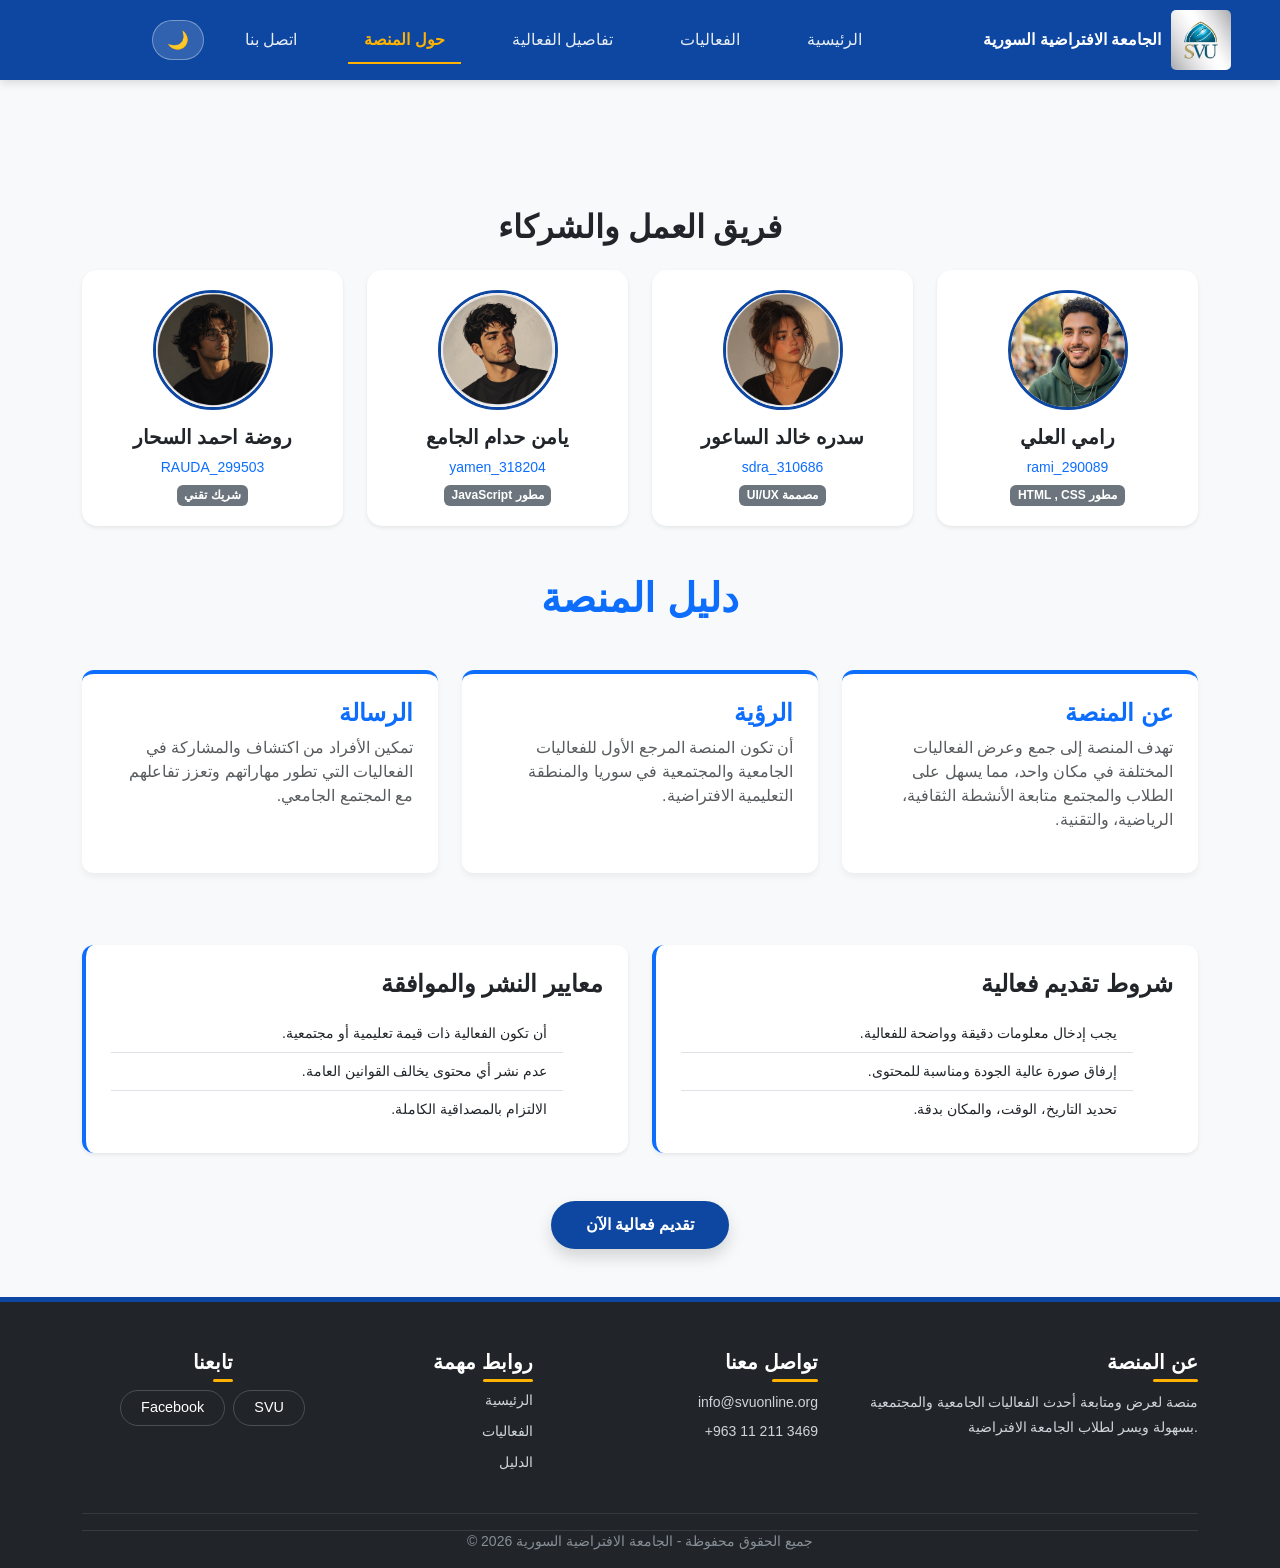
==== about.html @ 6c427500 "Add files via upload" ====
<!DOCTYPE html>
<html lang="ar" dir="rtl">

<head>
    <meta charset="UTF-8">
    <meta name="viewport" content="width=device-width, initial-scale=1.0">
    <title>دليل المنصة - الجامعة الافتراضية السورية</title>

    <!-- Bootstrap -->
    <link href="https://cdn.jsdelivr.net/npm/bootstrap@5.3.3/dist/css/bootstrap.min.css" rel="stylesheet">

    <!-- CSS -->
    <link rel="stylesheet" href="css/style.css">
</head>
<header>

    <body class="bg-light">


        <nav class="navbar navbar-expand-lg">
            <div class="container-fluid px-4">
                <div class="logo d-flex align-items-center">
                    <img src="img/syrianvirtualuniversity_logo.jfif" alt="شعار الجامعة" style="height: 60px;"
                        class="SVU">
                    <span class="ms-2 fw-bold text-white">الجامعة الافتراضية السورية</span>
                </div>

                <div class="nav-links d-flex align-items-center">
                    <a href="index.html" class="nav-link text-white px-3 active">الرئيسية</a>
                    <a href="events.html" class="nav-link text-white px-3">الفعاليات</a>
                    <a href="event.html" class="nav-link text-white px-3">تفاصيل الفعالية</a>
                    <a href="about.html" class="nav-link text-white px-3">حول المنصة</a>
                    <a href="contact.html" class="nav-link text-white px-3">اتصل بنا</a>
                    <div class="theme-switch-wrapper ms-3">
                        <button id="darkModeToggle" class="theme-btn" title="تبديل الإضاءة">
                            <span id="theme-icon">🌙</span>
                        </button>
                    </div>
                </div>
            </div>
        </nav>
</header>
<main>
    <section>
        <div class="guide-page-section mb-5 mt-5">
            <div class="container">
                <h2 class="text-center fw-bold mb-4">فريق العمل والشركاء</h2>
                <div class="row g-4 text-center justify-content-center">
                    <div class="col-md-3 col-sm-6">
                        <div class="guide-page-member shadow-sm">
                            <img src="img/شريك 3.png" alt="رامي العلي "
                                onerror="this.src='https://via.placeholder.com/150?text=User'">
                            <h5 class="fw-bold"> رامي العلي</h5>
                            <p class="small text-primary mb-1">rami_290089</p>
                            <span class="badge bg-secondary">مطور HTML , CSS</span>
                        </div>
                    </div>

                    <div class="col-md-3 col-sm-6">
                        <div class="guide-page-member shadow-sm">
                            <img src="img/شريك 2.png" alt="سدره خالد الساعور "
                                onerror="this.src='https://via.placeholder.com/150?text=User'">
                            <h5 class="fw-bold">سدره خالد الساعور</h5>
                            <p class="small text-primary mb-1">sdra_310686</p>
                            <span class="badge bg-secondary">مصممة UI/UX</span>
                        </div>
                    </div>

                    <div class="col-md-3 col-sm-6">
                        <div class="guide-page-member shadow-sm">
                            <img src="img/شريك 1.png" alt="يامن الجامع"
                                onerror="this.src='https://via.placeholder.com/150?text=User'">
                            <h5 class="fw-bold">يامن حدام الجامع </h5>
                            <p class="small text-primary mb-1">yamen_318204</p>
                            <span class="badge bg-secondary">مطور JavaScript</span>
                        </div>
                    </div>

                    <div class="col-md-3 col-sm-6">
                        <div class="guide-page-member shadow-sm">
                            <img src="img/شريك 4.png" alt="روضة السحار"
                                onerror="this.src='https://via.placeholder.com/150?text=Partner'">
                            <h5 class="fw-bold"> روضة احمد السحار</h5>
                            <p class="small text-primary mb-1">RAUDA_299503</p>
                            <span class="badge bg-secondary">شريك تقني</span>
                        </div>
                    </div>
                </div>
            </div>
        </div>
    </section>

    <div class="container my-5">
        <h1 class="text-center fw-bold mb-5 text-primary">دليل المنصة</h1>

        <div class="row g-4 mb-5">
            <div class="col-md-4">
                <div class="info-box border-top border-primary border-4">
                    <h2 class="h4 text-primary fw-bold">عن المنصة</h2>
                    <p class="text-muted">تهدف المنصة إلى جمع وعرض الفعاليات المختلفة في مكان واحد، مما يسهل على الطلاب
                        والمجتمع متابعة الأنشطة الثقافية، الرياضية، والتقنية.</p>
                </div>
            </div>
            <div class="col-md-4">
                <div class="info-box border-top border-primary border-4">
                    <h2 class="h4 text-primary fw-bold">الرؤية</h2>
                    <p class="text-muted">أن تكون المنصة المرجع الأول للفعاليات الجامعية والمجتمعية في سوريا والمنطقة
                        التعليمية الافتراضية.</p>
                </div>
            </div>
            <div class="col-md-4">
                <div class="info-box border-top border-primary border-4">
                    <h2 class="h4 text-primary fw-bold">الرسالة</h2>
                    <p class="text-muted">تمكين الأفراد من اكتشاف والمشاركة في الفعاليات التي تطور مهاراتهم وتعزز
                        تفاعلهم مع
                        المجتمع الجامعي.</p>
                </div>
            </div>
        </div>



        <div class="row g-4 mt-5">
            <div class="col-md-6">
                <div class="policy-box border-start border-primary border-4 shadow-sm">
                    <h2 class="h4 fw-bold mb-3 text-dark">شروط تقديم فعالية</h2>
                    <ul class="list-group list-group-flush small">
                        <li class="list-group-item bg-transparent"> يجب إدخال معلومات دقيقة وواضحة للفعالية.</li>
                        <li class="list-group-item bg-transparent"> إرفاق صورة عالية الجودة ومناسبة للمحتوى.</li>
                        <li class="list-group-item bg-transparent"> تحديد التاريخ، الوقت، والمكان بدقة.</li>
                    </ul>
                </div>
            </div>

            <div class="col-md-6">
                <div class="policy-box border-start border-primary border-4 shadow-sm">
                    <h2 class="h4 fw-bold mb-3 text-dark">معايير النشر والموافقة</h2>
                    <ul class="list-group list-group-flush small">
                        <li class="list-group-item bg-transparent"> أن تكون الفعالية ذات قيمة تعليمية أو مجتمعية.</li>
                        <li class="list-group-item bg-transparent"> عدم نشر أي محتوى يخالف القوانين العامة.</li>
                        <li class="list-group-item bg-transparent"> الالتزام بالمصداقية الكاملة.</li>
                    </ul>
                </div>
            </div>
        </div>

        <div class="text-center mt-5">
            <a href="contact.html" class="guide-page-btn shadow">تقديم فعالية الآن</a>
        </div>
    </div>
</main>


<footer class="site-footer bg-dark text-white pt-5 pb-3">
    <div class="container text-end">
        <div class="row g-4 flex-row-reverse">

            <div class="col-md-4">
                <h5 class="footer-heading mb-3">عن المنصة</h5>
                <p class="footer-text small">منصة لعرض ومتابعة أحدث الفعاليات الجامعية والمجتمعية بسهولة ويسر لطلاب
                    الجامعة الافتراضية.</p>
            </div>

            <div class="col-md-3">
                <h5 class="footer-heading mb-3">تواصل معنا</h5>
                <p class="footer-text small mb-1">info@svuonline.org </p>
                <p class="footer-text small">+963 11 211 3469 </p>
            </div>

            <div class="col-md-2">
                <h5 class="footer-heading mb-3">روابط مهمة</h5>
                <ul class="list-unstyled small">
                    <li class="mb-1"><a href="index.html" class="footer-link">الرئيسية</a></li>
                    <li class="mb-1"><a href="events.html" class="footer-link">الفعاليات</a></li>
                    <li class="mb-1"><a href="about.html" class="footer-link">الدليل</a></li>
                </ul>
            </div>

            <div class="col-md-3 text-center">
                <h5 class="footer-heading mb-3">تابعنا</h5>
                <div class="d-flex justify-content-center gap-2">
                    <a href="https://www.facebook.com/share/1CD3yiC2pG/" target="_blank"
                        class="footer-social-btn">Facebook</a>
                    <a href="https://svuis.svuonline.org/SVUIS/index.php" target="_blank"
                        class="footer-social-btn">SVU</a>
                </div>
            </div>
        </div>

        <hr class="mt-4 border-secondary opacity-25">
        <div class="text-center small footer-copyright">
            © 2026 جميع الحقوق محفوظة - الجامعة الافتراضية السورية
        </div>
    </div>
</footer>

<button id="backToTop" class="btn btn-primary rounded-circle position-fixed bottom-0 start-0 m-4"
    onclick="scrollToTop()" style="display:none; z-index: 1000;">↑</button>

<!-- JS Scripts -->
<script src="https://cdn.jsdelivr.net/npm/bootstrap@5.3.0/dist/js/bootstrap.bundle.min.js"></script>
<script src="js/main.js"></script>

</body>

</html>
---- css/style.css ----
/* ===== 1. Base Styles & Variables ===== */
:root {
    --primary-color: #0d47a1;
    --primary-hover: #1565c0;
    --accent-color: #ffb300;
    --accent-hover: #ffa000;
    --bg-light: #f8f9fa;
    --text-dark: #212529;
}

body {
    padding-top: 160px;
    margin: 0;
    font-family: Arial, sans-serif;
    direction: rtl;
    background-color: var(--bg-light);
    color: var(--text-dark);
}

.SVU {
    border-radius: 5px;
}

/* ===== 2. Navbar & Centered Navigation ===== */
.navbar {
    position: fixed;
    top: 0;
    width: 100%;
    z-index: 1000;
    display: flex;
    align-items: center;
    justify-content: space-between;
    background-color: var(--primary-color) !important;
    padding: 10px 25px;
    color: white;
    box-shadow: 0 2px 10px rgba(0, 0, 0, 0.15);
}

/* Center navigation links container */
.navbar .nav-links,
.navbar-nav {
    display: flex;
    align-items: center;
    justify-content: center;
    gap: 15px;
    margin: 0 auto;
    padding: 0;
    list-style: none;
}

.logo {
    display: flex;
    align-items: center;
}

.logo img {
    height: 90px;
    margin-left: 10px;
}

/* Link Styling */
.nav-link {
    position: relative;
    transition: all 0.3s ease;
    opacity: 0.9;
    color: white !important;
}

.nav-link:hover {
    color: var(--accent-color) !important;
    opacity: 1;
    transform: translateY(-2px);
}

.nav-link.active {
    color: var(--accent-color) !important;
    opacity: 1;
    font-weight: bold;
}

.nav-link::after {
    content: '';
    position: absolute;
    width: 0;
    height: 2px;
    bottom: -2px;
    left: 0;
    background-color: var(--accent-color);
    transition: width 0.3s ease;
}

.nav-link:hover::after, 
.nav-link.active::after {
    width: 100%;
}

.nav-links a {
    color: white;
    margin: 0 10px;
    font-size: 16px;
    text-decoration: none;
    padding: 10px;
    transition: color 0.3s ease;
}

.nav-links a:hover {
    color: var(--accent-color);
}

/* ===== 3. Theme Toggle Button ===== */
.theme-btn {
    background: rgba(255, 255, 255, 0.15);
    border: 1px solid rgba(255, 255, 255, 0.35);
    color: white;
    padding: 6px 14px;
    border-radius: 20px;
    cursor: pointer;
    transition: all 0.3s ease;
    display: flex;
    align-items: center;
    justify-content: center;
    font-size: 1.1rem;
}

.theme-btn:hover {
    background: var(--accent-color);
    border-color: var(--accent-color);
    color: #000;
    transform: scale(1.08);
}

body.dark-mode .theme-btn {
    background: #2a2a2a;
    border-color: #444;
    color: var(--accent-color);
}

/* ===== 4. Titles & Headings ===== */
.section-title,
.title {
    text-align: center;
    padding: 20px;
    color: var(--primary-color);
    font-weight: bold;
}

/* ===== 5. Sliders & Carousels ===== */
.slider-container {
    padding: 20px;
}

.carousel-container {
    max-width: 900px;
    margin: 0 auto;
}

.carousel-item img {
    height: 350px; 
    object-fit: cover;
    border-radius: 15px;
}

.carousel-caption {
    background: rgba(0, 0, 0, 0.65);
    border-radius: 15px;
    padding: 15px;
    bottom: 20px;
}

.carousel-caption h3 {
    font-size: 1.5rem;
}

.carousel-indicators [data-bs-target] {
    width: 10px;
    height: 10px;
    border-radius: 50%;
}

.slider {
    display: flex;
    overflow-x: auto;
    gap: 15px;
    padding-bottom: 10px;
}

.event-slider-container {
    background-color: #f8f9fa !important;
    min-height: 400px;
    display: flex;
    align-items: center;
    justify-content: center;
}

.event-info-box {
    border-radius: 15px;
    border: 1px solid #eee !important;
}

#sliderImages {
    position: relative;
    width: 100%;
    height: 400px;
    overflow: hidden;
    background-color: #f8f9fa;
}

#sliderImages img {
    width: 100%;
    height: 450px;
    object-fit: cover;
    display: block;
}

.slider-images img {
    width: 100%;
    height: 400px;
    object-fit: cover;
    display: none;
}

.slider-images img:first-child {
    display: block;
}

.carousel-item {
    background: transparent !important;
}

/* ===== 6. Filter Controls & Animations ===== */
.filter-item {
    transition: all 0.4s ease-in-out;
    display: block;
}

.filter-item.hide {
    display: none !important;
    opacity: 0;
    transform: scale(0.8);
}

#eventsGrid {
    transition: all 0.5s ease;
}

.hide {
    display: none !important;
}

.categories {
    display: flex;
    justify-content: center;
    gap: 12px;
    margin: 20px 0;
    flex-wrap: wrap;
}

.custom-badge {
    padding: 10px 18px;
    border-radius: 25px;
    border: none;
    background: white;
    color: #333;
    cursor: pointer;
    box-shadow: 0 3px 8px rgba(0,0,0,0.1);
    transition: 0.3s;
}

.custom-badge:hover {
    color: var(--primary-color);
}

.custom-badge.active {
    direction: rtl !important;
    background: var(--primary-color) !important;
    color: white !important;
}

/* ===== 7. Cards & Grid Layouts ===== */
.grid {
    display: grid;
    grid-template-columns: repeat(auto-fit, minmax(250px, 1fr));
    gap: 20px;
}

.featured-card {
    text-decoration: none !important;
    color: inherit;
    flex: 0 0 auto;
}

.custom-card {
    min-width: 320px;
    display: flex;
    background: white;
    border-radius: 15px;
    overflow: hidden;
    box-shadow: 0 5px 15px rgba(0,0,0,0.08);
    transition: 0.3s;
}

.custom-card:hover {
    transform: translateY(-5px);
}

.custom-card img {
    width: 120px;
    height: 100%;
    object-fit: cover;
}

.event-card {
    text-decoration: none !important;
    color: inherit;
    display: block;
}

.card-content {
    padding: 15px;
    display: flex;
    flex-direction: column;
    justify-content: space-between;
}

.crd {
    position: relative;
    border-radius: 15px;
    overflow: hidden;
    cursor: pointer;
    box-shadow: 0 5px 15px rgba(0,0,0,0.08);
    transition: 0.3s;
    background: white;
}

.crd:hover {
    transform: scale(1.03);
}

.crd img {
    width: 100%;
    height: 200px;
    object-fit: cover;
}

.overlay {
    position: absolute;
    bottom: 0;
    background: linear-gradient(transparent, rgba(0,0,0,0.85));
    color: white;
    width: 100%;
    padding: 15px;
    text-align: center;
}

.related-card {
    transition: transform 0.3s;
    cursor: pointer;
    text-decoration: none !important;
}

.related-card:hover {
    transform: translateY(-5px);
}

.related-card img {
    height: 180px;
    object-fit: cover;
}

/* ===== 8. Toolbar & Search Controls ===== */
.toolbar {
    background: #ffffff;
    padding: 20px;
    border-radius: 10px;
    margin: 20px 5%;
    display: flex;
    gap: 15px;
    flex-wrap: wrap;
    box-shadow: 0 2px 10px rgba(0,0,0,0.05);
}

.toolbar input, .toolbar select {
    flex: 1;
    min-width: 200px;
}

/* ===== 9. Guide Page Styles ===== */
.guide-page-member img {
    width: 120px;
    height: 120px;
    object-fit: cover;
    border-radius: 50%;
    margin-bottom: 15px;
    border: 3px solid var(--primary-color);
}

.guide-page-member {
    background: #fff;
    padding: 20px;
    border-radius: 15px;
    transition: transform 0.3s ease;
    height: 100%;
    box-shadow: 0 4px 10px rgba(0,0,0,0.05);
}

.guide-page-member:hover {
    transform: translateY(-5px);
    box-shadow: 0 10px 20px rgba(0,0,0,0.1);
}

.info-box, .policy-box {
    height: 100%;
    border-radius: 12px;
    padding: 25px;
    background: #ffffff;
    box-shadow: 0 4px 6px rgba(0,0,0,0.05);
}

.guide-page-btn {
    display: inline-block;
    padding: 12px 35px;
    background-color: var(--primary-color);
    color: white;
    text-decoration: none;
    border-radius: 30px;
    font-weight: bold;
    transition: background 0.3s;
}

.guide-page-btn:hover {
    background-color: var(--primary-hover);
    color: white;
}

/* ===== 10. Contact Page Styles ===== */
.contact-page-box {
    background: #fff;
    padding: 30px;
    border-radius: 15px;
    height: 100%;
    box-shadow: 0 10px 30px rgba(0,0,0,0.05);
}

.contact-page-error {
    color: #dc3545;
    font-size: 0.85rem;
    margin-bottom: 5px;
    min-height: 20px;
}

.info-item {
    direction: ltr !important;
    cursor: pointer;
    transition: all 0.3s ease;
    padding: 10px;
    border-radius: 8px;
}

.info-item:hover {
    background: #f8f9fa;
}

.info-detail strong {
    min-width: 100px;
    display: inline-block;
}

.contact-page-info .info-item:hover {
    background-color: white !important;
}

.contact-page-info .info-item:hover strong,
.contact-page-info .info-item:hover p {
    color: #000 !important;
}

.contact-page-info .info-item strong,
.contact-page-info .info-item p {
    transition: color 0.3s ease;
}

.map-container {
    border-radius: 15px;
    overflow: hidden;
    box-shadow: 0 5px 15px rgba(0,0,0,0.1);
}

.map-container iframe {
    width: 100%;
    height: 400px;
    border: 0;
}

.contact-page-btn {
    width: 100%;
    padding: 12px;
    border-radius: 8px;
    font-weight: bold;
    background-color: var(--primary-color);
    color: white;
    border: none;
}

.contact-page-btn:hover {
    background-color: var(--primary-hover);
}

/* ===== 11. Alerts & Actions ===== */
#alert-container {
    position: fixed;
    top: 20px;
    left: 50%;
    transform: translateX(-50%);
    z-index: 10000;
    min-width: 320px;
    max-width: 90%;
}

.btn-action {
    transition: all 0.3s ease;
}

.btn-action:hover {
    transform: translateY(-2px);
    box-shadow: 0 4px 10px rgba(0,0,0,0.15);
}

/* ===== 12. Footer ===== */
.site-footer {
    direction: ltr;
    background-color: #1a1d20;
    color: #ffffff;
    border-top: 5px solid var(--primary-color);
}

.footer-heading {
    font-size: 1.25rem;
    font-weight: bold;
    margin-bottom: 25px;
    position: relative;
    display: inline-block;
}

.footer-heading::after {
    content: "";
    position: absolute;
    bottom: -8px;
    right: 0;
    width: 50%;
    height: 3px;
    background-color: var(--accent-color);
    border-radius: 2px;
}

.footer-text {
    color: #ced4da;
    line-height: 1.8;
}

.footer-link {
    color: #ced4da;
    text-decoration: none;
    transition: 0.3s;
    display: block;
    margin-bottom: 10px;
}

.footer-link:hover {
    color: var(--accent-color);
    padding-right: 8px;
}

.contact-info p {
    display: flex;
    align-items: center;
    gap: 10px;
    justify-content: flex-end;
    margin-bottom: 12px;
    color: #ced4da;
}

.footer-social-btn {
    display: inline-block;
    padding: 6px 20px;
    border: 1px solid #495057;
    border-radius: 50px;
    color: #ffffff;
    text-decoration: none;
    font-size: 0.9rem;
    transition: all 0.3s ease;
}

.footer-social-btn:hover {
    background-color: var(--primary-color);
    border-color: var(--primary-color);
    color: white;
}

.footer-copyright {
    color: #868e96;
    border-top: 1px solid rgba(255, 255, 255, 0.1);
}

.site-footer-container {
    display: grid;
    grid-template-columns: repeat(auto-fit, minmax(220px, 1fr));
    gap: 20px;
}

.site-footer-section a {
    color: #ddd;
    text-decoration: none;
    transition: 0.3s;
}

.site-footer-section a:hover {
    color: var(--accent-color);
}

/* ===== 13. Back to Top Button ===== */
.site-footer-top-btn, 
#backToTop {
    display: none;
    position: fixed;
    bottom: 20px;
    left: 20px;
    background-color: var(--primary-color) !important;
    border: none;
    width: 45px;
    height: 45px;
    border-radius: 50%;
    z-index: 1000;
    cursor: pointer;
    box-shadow: 0 4px 10px rgba(0,0,0,0.2);
    color: white;
    align-items: center;
    justify-content: center;
    transition: transform 0.2s ease;
}

#backToTop:hover {
    transform: translateY(-3px);
}

/* ===== 14. Comprehensive Dark Mode Engine (Fixes All Pages) ===== */
body.dark-mode {
    background-color: #121212 !important;
    color: #e0e0e0 !important;
}

/* Navbar & Footer */
body.dark-mode .navbar {
    background-color: #000000 !important;
    border-bottom: 1px solid #333;
}

body.dark-mode .site-footer {
    background-color: #0a0a0a !important;
    border-top-color: #333 !important;
}

/* All Cards, Boxes & Components across the three pages */
body.dark-mode .card, 
body.dark-mode .crd, 
body.dark-mode .custom-card,
body.dark-mode .info-box, 
body.dark-mode .policy-box,
body.dark-mode .contact-page-box,
body.dark-mode .guide-page-member,
body.dark-mode .toolbar,
body.dark-mode .event-info-box,
body.dark-mode .bg-white,
body.dark-mode .bg-light {
    background-color: #1e1e1e !important;
    color: #ffffff !important;
    border: 1px solid #333 !important;
    box-shadow: 0 5px 15px rgba(0, 0, 0, 0.4) !important;
}

/* Titles and Headings in Dark Mode */
body.dark-mode .section-title, 
body.dark-mode .title,
body.dark-mode h1,
body.dark-mode h2, 
body.dark-mode h3, 
body.dark-mode h4,
body.dark-mode h5,
body.dark-mode h6 {
    color: var(--accent-color) !important;
}

/* Paragraphs and Muted Texts */
body.dark-mode .text-muted, 
body.dark-mode .footer-text, 
body.dark-mode p,
body.dark-mode li {
    color: #b0b0b0 !important;
}

/* Badges & Sliders */
body.dark-mode .custom-badge {
    background: #2a2a2a;
    color: #ddd;
    border: 1px solid #444;
}

body.dark-mode .event-slider-container,
body.dark-mode #sliderImages {
    background-color: #121212 !important;
}

/* Form Inputs, Selects & Labels in Contact and Other Pages */
body.dark-mode input,
body.dark-mode select,
body.dark-mode textarea,
body.dark-mode .form-control,
body.dark-mode .form-select {
    background-color: #2a2a2a !important;
    color: #ffffff !important;
    border-color: #444 !important;
}

body.dark-mode input::placeholder,
body.dark-mode textarea::placeholder {
    color: #888 !important;
}

/* Contact page interactive elements */
body.dark-mode .contact-page-info .info-item:hover {
    background-color: #2a2a2a !important;
}

body.dark-mode .contact-page-info .info-item:hover strong,
body.dark-mode .contact-page-info .info-item:hover p {
    color: var(--accent-color) !important;
}

/* ===== 15. Responsive Queries ===== */
@media (max-width: 768px) {
    .navbar {
        flex-direction: column;
        text-align: center;
        gap: 10px;
    }
    body {
        padding-top: 220px;
    }
    .custom-card {
        min-width: 100%;
    }
    .navbar .nav-links,
    .navbar-nav {
        flex-wrap: wrap;
    }
}
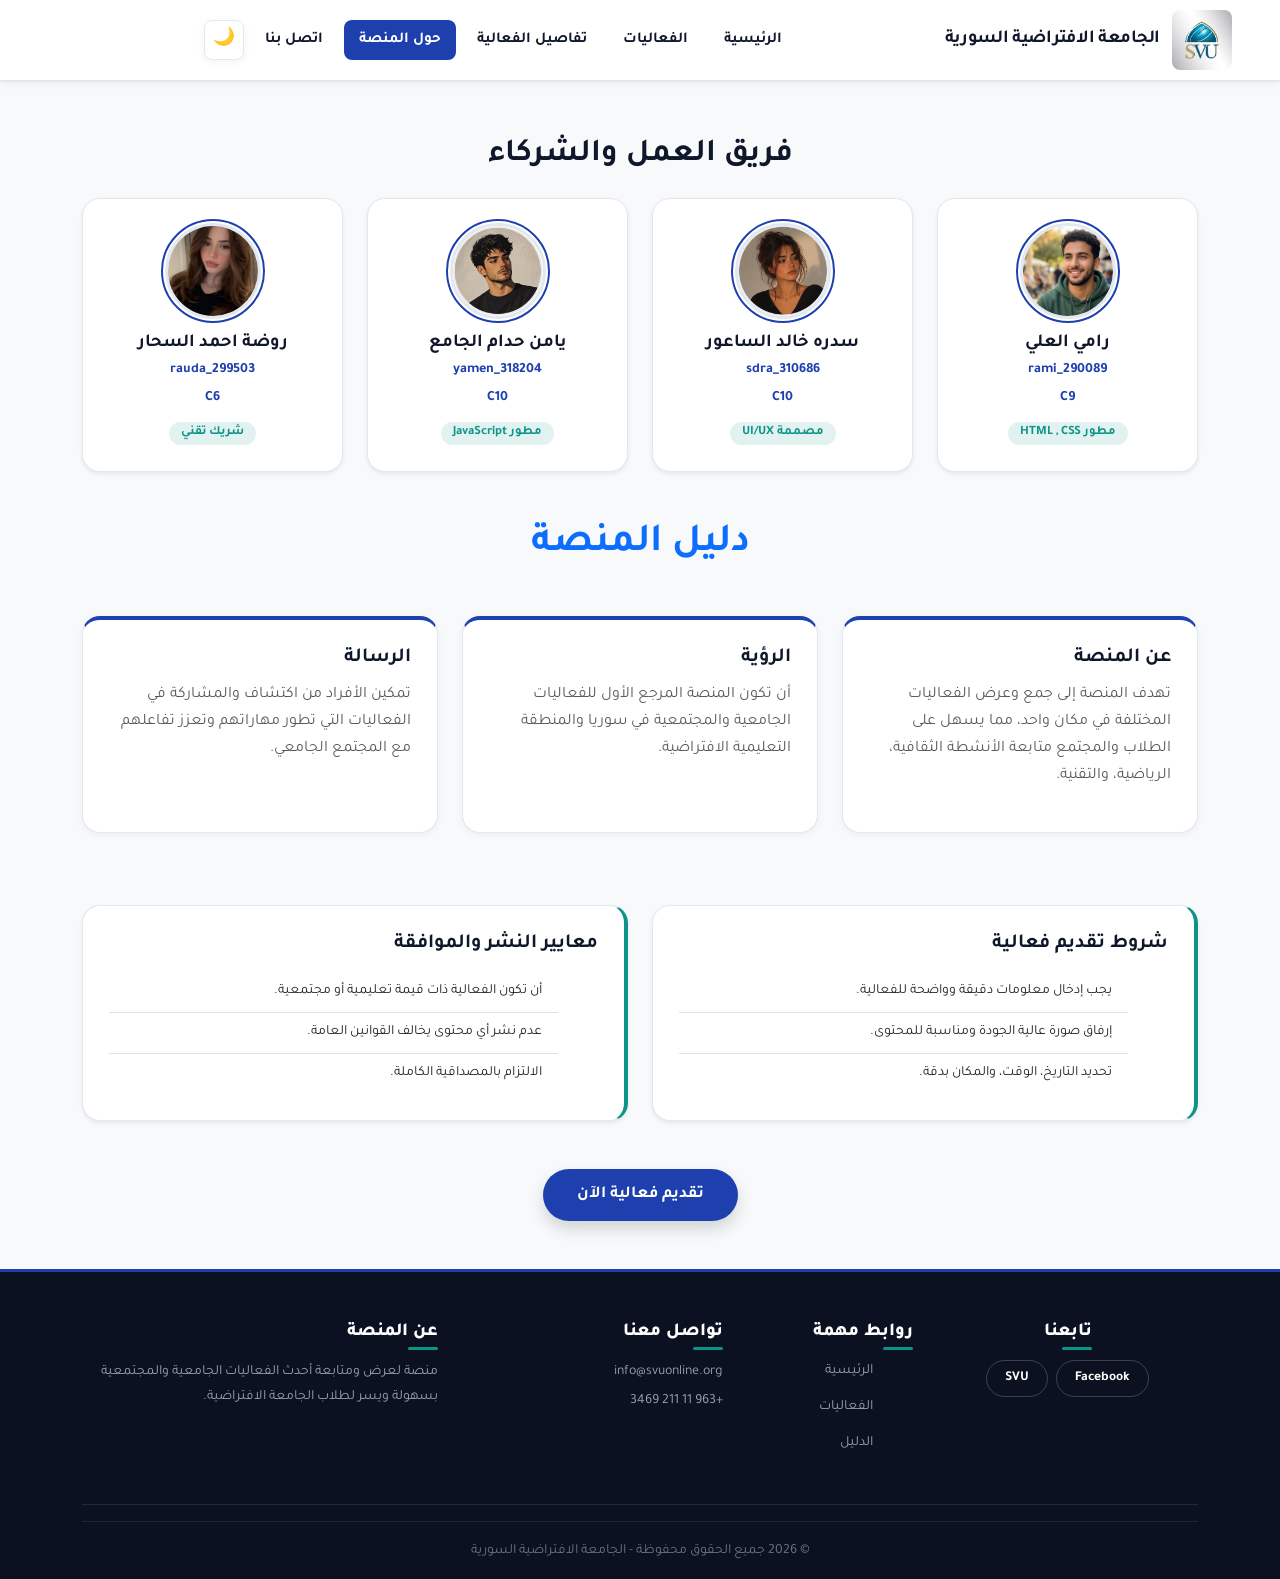
==== commit da1665d6: "Add files via upload" ====
--- a/about.html
+++ b/about.html
@@ -10,7 +10,7 @@
     <link href="https://cdn.jsdelivr.net/npm/bootstrap@5.3.3/dist/css/bootstrap.min.css" rel="stylesheet">
 
     <!-- CSS -->
-    <link rel="stylesheet" href="css/style.css">
+    <link rel="stylesheet" href="assets/css/style.css">
 </head>
 <header>
 
@@ -20,7 +20,7 @@
         <nav class="navbar navbar-expand-lg">
             <div class="container-fluid px-4">
                 <div class="logo d-flex align-items-center">
-                    <img src="img/syrianvirtualuniversity_logo.jfif" alt="شعار الجامعة" style="height: 60px;"
+                    <img src="assets/img/syrianvirtualuniversity_logo.jfif" alt="شعار الجامعة" style="height: 60px;"
                         class="SVU">
                     <span class="ms-2 fw-bold text-white">الجامعة الافتراضية السورية</span>
                 </div>
@@ -48,40 +48,49 @@
                 <div class="row g-4 text-center justify-content-center">
                     <div class="col-md-3 col-sm-6">
                         <div class="guide-page-member shadow-sm">
-                            <img src="img/شريك 3.png" alt="رامي العلي "
+                            <img src="assets/img/شريك 3.png" alt="رامي العلي "
                                 onerror="this.src='https://via.placeholder.com/150?text=User'">
                             <h5 class="fw-bold"> رامي العلي</h5>
-                            <p class="small text-primary mb-1">rami_290089</p>
+                            <p class="small text-primary mb-1">rami_290089
+                            <p>C9</p>
+                            </p>
                             <span class="badge bg-secondary">مطور HTML , CSS</span>
                         </div>
                     </div>
 
                     <div class="col-md-3 col-sm-6">
                         <div class="guide-page-member shadow-sm">
-                            <img src="img/شريك 2.png" alt="سدره خالد الساعور "
+                            <img src="assets/img/شريك 2.png" alt="سدره خالد الساعور "
                                 onerror="this.src='https://via.placeholder.com/150?text=User'">
                             <h5 class="fw-bold">سدره خالد الساعور</h5>
-                            <p class="small text-primary mb-1">sdra_310686</p>
+                            <p class="small text-primary mb-1">sdra_310686
+                            <p>C10</p>
+                            </p>
                             <span class="badge bg-secondary">مصممة UI/UX</span>
                         </div>
                     </div>
 
                     <div class="col-md-3 col-sm-6">
                         <div class="guide-page-member shadow-sm">
-                            <img src="img/شريك 1.png" alt="يامن الجامع"
+                            <img src="assets/img/شريك 1.png" alt="يامن الجامع"
                                 onerror="this.src='https://via.placeholder.com/150?text=User'">
                             <h5 class="fw-bold">يامن حدام الجامع </h5>
-                            <p class="small text-primary mb-1">yamen_318204</p>
+                            <p class="small text-primary mb-1">yamen_318204
+                            <p>C10</p>
+                            </p>
                             <span class="badge bg-secondary">مطور JavaScript</span>
                         </div>
                     </div>
 
                     <div class="col-md-3 col-sm-6">
                         <div class="guide-page-member shadow-sm">
-                            <img src="img/شريك 4.png" alt="روضة السحار"
+                            <img src="assets/img/شريك 4.jpeg" alt="روضة السحار"
                                 onerror="this.src='https://via.placeholder.com/150?text=Partner'">
                             <h5 class="fw-bold"> روضة احمد السحار</h5>
-                            <p class="small text-primary mb-1">RAUDA_299503</p>
+                            <p class="small text-primary mb-1">rauda_299503
+                            <p>C6</p>
+                            </p>
+
                             <span class="badge bg-secondary">شريك تقني</span>
                         </div>
                     </div>
@@ -199,8 +208,7 @@
 
 <!-- JS Scripts -->
 <script src="https://cdn.jsdelivr.net/npm/bootstrap@5.3.0/dist/js/bootstrap.bundle.min.js"></script>
-<script src="js/main.js"></script>
-
+<script src="assets/js/main.js"></script>
 </body>
 
 </html>
--- a/assets/css/style.css
+++ b/assets/css/style.css
@@ -0,0 +1,912 @@
+@import url('https://fonts.googleapis.com/css2?family=Tajawal:wght@400;500;700;800;900&display=swap');
+@import url('https://cdn.jsdelivr.net/npm/bootstrap-icons@1.11.3/font/bootstrap-icons.min.css');
+
+/* ===== 1. Base Styles & Variables ===== */
+:root {
+    --primary: #1e40af;
+    --primary-hover: #1e3a8a;
+    --secondary: #0d9488;
+    --secondary-hover: #0f766e;
+    --accent: #f59e0b;
+    --gradient-main: linear-gradient(135deg, #1e40af 0%, #0d9488 100%);
+    --gradient-card: linear-gradient(180deg, rgba(30, 64, 175, 0.04) 0%, rgba(255, 255, 255, 0) 100%);
+    --bg-body: #f4f7fb;
+    --bg-surface: #ffffff;
+    --bg-glass: rgba(255, 255, 255, 0.95);
+    --text-main: #0f172a;
+    --text-muted: #64748b;
+    --border-color: #e2e8f0;
+    --shadow-sm: 0 2px 8px rgba(15, 23, 42, 0.05);
+    --shadow-md: 0 8px 20px -3px rgba(15, 23, 42, 0.08);
+    --shadow-lg: 0 16px 30px -4px rgba(30, 64, 175, 0.14);
+    --radius-sm: 8px;
+    --radius-md: 14px;
+    --radius-lg: 18px;
+    --radius-pill: 50px;
+    --primary-color: #1e40af;
+    --accent-color: #f59e0b;
+}
+
+body.dark-mode {
+    --bg-body: #0b1120;
+    --bg-surface: #151f32;
+    --bg-glass: rgba(21, 31, 50, 0.95);
+    --text-main: #f1f5f9;
+    --text-muted: #94a3b8;
+    --border-color: #24324d;
+    --shadow-sm: 0 2px 8px rgba(0, 0, 0, 0.3);
+    --shadow-md: 0 8px 20px -3px rgba(0, 0, 0, 0.4);
+    --shadow-lg: 0 16px 30px -4px rgba(13, 148, 136, 0.2);
+    --primary: #38bdf8;
+    --primary-hover: #7dd3fc;
+    --secondary: #2dd4bf;
+    --accent: #fbbf24;
+    --gradient-main: linear-gradient(135deg, #0284c7 0%, #0d9488 100%);
+    --primary-color: #38bdf8;
+    --accent-color: #fbbf24;
+}
+
+body {
+    padding-top: 88px;
+    margin: 0;
+    font-family: 'Tajawal', sans-serif;
+    direction: rtl;
+    background-color: var(--bg-body);
+    color: var(--text-main);
+    line-height: 1.7;
+    transition: background-color 0.3s ease, color 0.3s ease;
+    overflow-x: hidden;
+}
+
+/* ===== 2. Navbar & Navigation ===== */
+.navbar {
+    position: fixed;
+    top: 0;
+    left: 0;
+    right: 0;
+    width: 100%;
+    z-index: 1000;
+    display: flex;
+    align-items: center;
+    justify-content: space-between;
+    background: var(--bg-glass) !important;
+    backdrop-filter: blur(12px);
+    -webkit-backdrop-filter: blur(12px);
+    border-bottom: 2px solid var(--border-color);
+    box-shadow: var(--shadow-sm);
+    padding: 10px 24px;
+    transition: all 0.3s ease;
+}
+
+.logo {
+    display: flex;
+    align-items: center;
+}
+
+.logo img, .SVU {
+    height: 48px;
+    margin-left: 12px;
+    border-radius: var(--radius-sm);
+    object-fit: contain;
+}
+
+.logo span {
+    font-weight: 800;
+    font-size: 1.15rem;
+    color: var(--text-main) !important;
+    letter-spacing: -0.3px;
+}
+
+.navbar .nav-links,
+.navbar-nav {
+    display: flex;
+    align-items: center;
+    justify-content: center;
+    gap: 6px;
+    margin: 0 auto;
+    padding: 0;
+    list-style: none;
+}
+
+.nav-links a,
+.nav-link {
+    position: relative;
+    color: var(--text-main) !important;
+    font-weight: 600;
+    font-size: 0.95rem;
+    text-decoration: none;
+    padding: 7px 15px !important;
+    border-radius: var(--radius-sm);
+    transition: all 0.2s ease;
+}
+
+.nav-link:hover,
+.nav-links a:hover {
+    color: var(--primary) !important;
+    background-color: rgba(30, 64, 175, 0.08);
+}
+
+.nav-link.active,
+.nav-links a.active {
+    background-color: var(--primary) !important;
+    color: #ffffff !important;
+    font-weight: 700;
+}
+
+body.dark-mode .nav-link.active,
+body.dark-mode .nav-links a.active {
+    background-color: var(--primary) !important;
+    color: #0b1120 !important;
+}
+
+.nav-link::after {
+    display: none;
+}
+
+/* ===== 3. Theme Toggle Button ===== */
+.theme-switch-wrapper {
+    display: flex;
+    align-items: center;
+}
+
+.theme-btn {
+    width: 40px;
+    height: 40px;
+    border-radius: var(--radius-sm);
+    border: 1.5px solid var(--border-color);
+    background: var(--bg-surface);
+    color: var(--text-main);
+    cursor: pointer;
+    box-shadow: var(--shadow-sm);
+    transition: all 0.25s ease;
+    display: inline-flex;
+    align-items: center;
+    justify-content: center;
+    font-size: 1.1rem;
+    padding: 0;
+}
+
+.theme-btn:hover {
+    border-color: var(--primary);
+    color: var(--primary);
+    transform: translateY(-2px);
+}
+
+body.dark-mode .theme-btn {
+    background: var(--bg-surface);
+    border-color: var(--border-color);
+    color: #facc15;
+}
+
+/* ===== 4. Titles & Headings ===== */
+.section-title,
+.title {
+    font-weight: 800;
+    color: var(--text-main);
+    text-align: center;
+    position: relative;
+    margin-bottom: 32px;
+}
+
+.section-title::after,
+.title::after {
+    content: '';
+    display: block;
+    width: 44px;
+    height: 4px;
+    background: var(--secondary);
+    margin: 10px auto 0;
+    border-radius: var(--radius-pill);
+}
+
+/* ===== 5. Sliders & Carousels ===== */
+.carousel-container {
+    max-width: 960px;
+    margin: 0 auto;
+}
+
+#mainEventsCarousel {
+    border-radius: var(--radius-lg);
+    overflow: hidden;
+    box-shadow: var(--shadow-md);
+    border: 1px solid var(--border-color);
+}
+
+.carousel-item {
+    height: 420px;
+    position: relative;
+    background: #0f172a;
+}
+
+.carousel-item img {
+    height: 100%;
+    width: 100%;
+    object-fit: cover;
+    filter: brightness(0.78);
+    transition: transform 0.5s ease;
+}
+
+.carousel-item:hover img {
+    transform: scale(1.02);
+}
+
+.carousel-caption {
+    position: absolute;
+    inset: auto 24px 24px auto;
+    max-width: 650px;
+    background: rgba(15, 23, 42, 0.85);
+    backdrop-filter: blur(10px);
+    -webkit-backdrop-filter: blur(10px);
+    border: 1px solid rgba(255, 255, 255, 0.15);
+    padding: 22px 28px;
+    text-align: right;
+    border-radius: var(--radius-md);
+    box-shadow: var(--shadow-md);
+}
+
+.carousel-caption h3 {
+    font-size: 1.6rem;
+    font-weight: 800;
+    color: #ffffff;
+    margin-bottom: 6px;
+}
+
+.carousel-caption p {
+    color: #cbd5e1;
+    font-size: 0.95rem;
+    margin-bottom: 12px;
+}
+
+.carousel-caption .badge {
+    background: var(--secondary) !important;
+    color: #ffffff !important;
+    padding: 6px 16px;
+    border-radius: var(--radius-pill);
+    font-weight: 700;
+    font-size: 0.85rem;
+}
+
+.carousel-indicators [data-bs-target] {
+    width: 20px;
+    height: 5px;
+    border-radius: var(--radius-pill);
+    background-color: rgba(255, 255, 255, 0.5);
+    border: none;
+    transition: all 0.25s ease;
+}
+
+.carousel-indicators .active {
+    width: 32px;
+    background-color: var(--secondary);
+}
+
+#sliderImages {
+    position: relative;
+    width: 100%;
+    height: 420px;
+    overflow: hidden;
+    background-color: #0b1120;
+    border-radius: var(--radius-lg);
+    border: 1px solid var(--border-color);
+}
+
+#sliderImages img.slider-img {
+    width: 100%;
+    height: 420px;
+    object-fit: cover;
+    display: none;
+    opacity: 0;
+    transition: opacity 0.35s ease-in-out;
+}
+
+#sliderImages img.slider-img.active {
+    display: block;
+    opacity: 1;
+}
+
+/* ===== 6. Filter Controls & Badges ===== */
+.filter-item {
+    transition: all 0.3s ease;
+    display: block;
+}
+
+.categories {
+    display: flex;
+    justify-content: center;
+    gap: 10px;
+    margin: 20px 0 32px;
+    flex-wrap: wrap;
+}
+
+.custom-badge,
+.filter-btn {
+    padding: 9px 20px;
+    border-radius: var(--radius-pill);
+    font-weight: 700;
+    font-size: 0.95rem;
+    background-color: var(--bg-surface);
+    color: var(--text-main);
+    border: 1.5px solid var(--border-color);
+    box-shadow: var(--shadow-sm);
+    cursor: pointer;
+    transition: all 0.25s ease;
+    text-decoration: none;
+}
+
+.custom-badge:hover,
+.filter-btn:hover {
+    border-color: var(--primary);
+    color: var(--primary);
+    transform: translateY(-2px);
+}
+
+.custom-badge.active,
+.filter-btn.active {
+    background-color: var(--primary) !important;
+    border-color: var(--primary) !important;
+    color: #ffffff !important;
+    transform: translateY(-2px);
+    box-shadow: var(--shadow-md);
+}
+
+body.dark-mode .custom-badge.active,
+body.dark-mode .filter-btn.active {
+    background-color: var(--primary) !important;
+    color: #0b1120 !important;
+}
+
+/* ===== 7. Cards & Grid Layouts ===== */
+.crd,
+.filter-item .card,
+.guide-page-member,
+.info-box,
+.policy-box,
+.contact-page-box {
+    background-color: var(--bg-surface);
+    border: 1px solid var(--border-color) !important;
+    border-radius: var(--radius-lg);
+    box-shadow: var(--shadow-sm);
+    transition: all 0.3s ease;
+    overflow: hidden;
+}
+
+.crd:hover,
+.filter-item .card:hover,
+.guide-page-member:hover {
+    transform: translateY(-6px);
+    box-shadow: var(--shadow-md);
+    border-color: rgba(30, 64, 175, 0.3) !important;
+}
+
+.crd {
+    position: relative;
+    cursor: pointer;
+    background: var(--bg-surface);
+    height: 100%;
+}
+
+.crd img,
+.card-img-top {
+    width: 100%;
+    height: 210px;
+    object-fit: cover;
+    transition: transform 0.4s ease;
+}
+
+.crd:hover img,
+.filter-item .card:hover .card-img-top {
+    transform: scale(1.05);
+}
+
+.overlay {
+    position: absolute;
+    bottom: 0;
+    left: 0;
+    right: 0;
+    background: linear-gradient(0deg, rgba(15, 23, 42, 0.95) 0%, rgba(15, 23, 42, 0.4) 65%, transparent 100%);
+    color: #ffffff;
+    padding: 24px 16px 14px;
+    text-align: center;
+}
+
+.overlay h3 {
+    font-size: 1.15rem;
+    font-weight: 700;
+    color: #ffffff;
+    margin: 0;
+}
+
+.filter-item .card .card-body {
+    padding: 20px;
+    display: flex;
+    flex-direction: column;
+}
+
+.filter-item .card .card-title {
+    font-weight: 800;
+    font-size: 1.15rem;
+    color: var(--text-main);
+    margin-bottom: 8px;
+}
+
+.filter-item .card .card-text {
+    color: var(--text-muted);
+    font-size: 0.9rem;
+    line-height: 1.6;
+    margin-bottom: 12px;
+}
+
+.filter-item .card .details {
+    color: var(--text-muted);
+    font-size: 0.85rem;
+    font-weight: 600;
+    margin-bottom: 16px;
+}
+
+.filter-item .card .btn-outline-primary {
+    background-color: transparent;
+    border: 1.5px solid var(--primary);
+    color: var(--primary) !important;
+    border-radius: var(--radius-sm);
+    padding: 9px 18px;
+    font-weight: 700;
+    transition: all 0.25s ease;
+    text-align: center;
+}
+
+.filter-item .card .btn-outline-primary:hover {
+    background-color: var(--primary);
+    color: #ffffff !important;
+    transform: translateY(-2px);
+    box-shadow: var(--shadow-sm);
+}
+
+body.dark-mode .filter-item .card .btn-outline-primary:hover {
+    color: #0b1120 !important;
+}
+
+.badge {
+    border-radius: var(--radius-pill);
+    padding: 5px 14px;
+    font-weight: 700;
+    font-size: 0.8rem;
+}
+
+/* ===== 8. Toolbar & Search Controls ===== */
+.toolbar {
+    background: var(--bg-surface);
+    padding: 20px 24px;
+    border-radius: var(--radius-lg);
+    margin: 20px auto 36px;
+    max-width: 95%;
+    display: flex;
+    gap: 14px;
+    flex-wrap: wrap;
+    box-shadow: var(--shadow-sm);
+    border: 1px solid var(--border-color);
+}
+
+.toolbar input,
+.toolbar select,
+.form-control,
+.form-select {
+    flex: 1;
+    min-width: 200px;
+    background-color: var(--bg-body);
+    border: 1.5px solid var(--border-color);
+    color: var(--text-main);
+    border-radius: var(--radius-sm);
+    padding: 10px 15px;
+    font-family: 'Tajawal', sans-serif;
+    font-size: 0.95rem;
+}
+
+.toolbar input:focus,
+.toolbar select:focus,
+.form-control:focus,
+.form-select:focus {
+    background-color: var(--bg-surface);
+    border-color: var(--primary);
+    box-shadow: 0 0 0 3px rgba(30, 64, 175, 0.15);
+    color: var(--text-main);
+    outline: none;
+}
+
+/* ===== 9. Guide Page Styles ===== */
+.guide-page-member {
+    background: var(--bg-surface);
+    padding: 24px 18px;
+    border-radius: var(--radius-lg);
+    text-align: center;
+    border: 1px solid var(--border-color);
+    box-shadow: var(--shadow-sm);
+    transition: all 0.3s ease;
+    height: 100%;
+}
+
+.guide-page-member img {
+    width: 96px;
+    height: 96px;
+    object-fit: cover;
+    border-radius: 50%;
+    margin-bottom: 14px;
+    border: 3px solid var(--border-color);
+    outline: 2px solid var(--primary);
+    outline-offset: 2px;
+}
+
+.guide-page-member h5 {
+    font-weight: 800;
+    font-size: 1.15rem;
+    color: var(--text-main);
+    margin-bottom: 4px;
+}
+
+.guide-page-member p {
+    color: var(--primary) !important;
+    font-weight: 700;
+    font-size: 0.88rem;
+    margin-bottom: 8px;
+}
+
+.guide-page-member .badge {
+    background-color: rgba(13, 148, 136, 0.12) !important;
+    color: var(--secondary) !important;
+    border-radius: var(--radius-pill);
+    font-weight: 700;
+    padding: 5px 12px;
+}
+
+.info-box,
+.policy-box {
+    background: var(--bg-surface);
+    border-radius: var(--radius-lg);
+    padding: 26px;
+    border: 1px solid var(--border-color) !important;
+    box-shadow: var(--shadow-sm);
+    height: 100%;
+    position: relative;
+}
+
+.info-box {
+    border-top: 4px solid var(--primary) !important;
+}
+
+.policy-box {
+    border-right: 4px solid var(--secondary) !important;
+}
+
+.info-box h2,
+.policy-box h2 {
+    font-weight: 800;
+    color: var(--text-main) !important;
+    font-size: 1.25rem;
+    margin-bottom: 12px;
+}
+
+.guide-page-btn {
+    display: inline-block;
+    padding: 12px 34px;
+    background-color: var(--primary);
+    color: #ffffff !important;
+    text-decoration: none;
+    border-radius: var(--radius-pill);
+    font-weight: 700;
+    font-size: 1.05rem;
+    box-shadow: var(--shadow-sm);
+    transition: all 0.25s ease;
+    border: none;
+}
+
+.guide-page-btn:hover {
+    background-color: var(--primary-hover);
+    transform: translateY(-2px);
+    box-shadow: var(--shadow-md);
+}
+
+/* ===== 10. Contact Page Styles ===== */
+.contact-page-box {
+    background: var(--bg-surface);
+    padding: 32px;
+    border-radius: var(--radius-lg);
+    border: 1px solid var(--border-color);
+    box-shadow: var(--shadow-sm);
+    height: 100%;
+}
+
+.contact-page-info {
+    background: linear-gradient(145deg, #1e3a8a 0%, #0f172a 100%) !important;
+    color: #ffffff !important;
+    border-radius: var(--radius-lg);
+    padding: 32px;
+    box-shadow: var(--shadow-md);
+    border: none !important;
+}
+
+.contact-page-info h3,
+.contact-page-info h4,
+.contact-page-info h5,
+.contact-page-info strong,
+.contact-page-info p {
+    color: #ffffff !important;
+}
+
+.contact-page-info .info-item {
+    background: rgba(255, 255, 255, 0.08);
+    border-radius: var(--radius-sm);
+    padding: 12px 16px;
+    margin-bottom: 12px;
+    transition: all 0.2s ease;
+    border: 1px solid rgba(255, 255, 255, 0.15);
+}
+
+.contact-page-info .info-item:hover {
+    background: rgba(255, 255, 255, 0.16);
+    transform: translateX(-4px);
+}
+
+.contact-page-error {
+    color: #ef4444;
+    font-size: 0.85rem;
+    font-weight: 600;
+    margin-top: 4px;
+    min-height: 20px;
+}
+
+.map-container {
+    border-radius: var(--radius-lg);
+    overflow: hidden;
+    box-shadow: var(--shadow-md);
+    border: 1px solid var(--border-color);
+}
+
+.contact-page-btn {
+    background-color: var(--primary);
+    border: none;
+    color: #ffffff;
+    border-radius: var(--radius-sm);
+    padding: 11px 24px;
+    font-weight: 700;
+    font-size: 1rem;
+    width: 100%;
+    transition: all 0.25s ease;
+}
+
+.contact-page-btn:hover {
+    background-color: var(--primary-hover);
+    transform: translateY(-2px);
+    box-shadow: var(--shadow-sm);
+}
+
+/* ===== 11. Alerts & Actions ===== */
+#alert-container {
+    position: fixed;
+    top: 20px;
+    left: 50%;
+    transform: translateX(-50%);
+    z-index: 10000;
+    min-width: 320px;
+    max-width: 90%;
+}
+
+.btn-primary {
+    background-color: var(--primary);
+    border: none;
+    border-radius: var(--radius-sm);
+    padding: 10px 22px;
+    font-weight: 700;
+    transition: all 0.25s ease;
+}
+
+.btn-primary:hover {
+    background-color: var(--primary-hover);
+    transform: translateY(-2px);
+    box-shadow: var(--shadow-sm);
+}
+
+.btn-outline-secondary {
+    border: 1.5px solid var(--border-color);
+    border-radius: var(--radius-sm);
+    padding: 10px 22px;
+    font-weight: 700;
+    color: var(--text-main);
+    background: var(--bg-surface);
+    transition: all 0.25s ease;
+}
+
+.btn-outline-secondary:hover {
+    background: var(--bg-body);
+    border-color: var(--border-color);
+    color: var(--text-main);
+    transform: translateY(-2px);
+}
+
+/* ===== 12. Footer ===== */
+.site-footer {
+    background: #0b1120 !important;
+    color: #94a3b8 !important;
+    border-top: 3px solid var(--primary);
+    padding-top: 48px;
+    padding-bottom: 24px;
+    font-family: 'Tajawal', sans-serif;
+}
+
+.footer-heading {
+    font-size: 1.15rem;
+    font-weight: 800;
+    color: #ffffff;
+    margin-bottom: 18px;
+    position: relative;
+    display: inline-block;
+}
+
+.footer-heading::after {
+    content: "";
+    position: absolute;
+    bottom: -6px;
+    right: 0;
+    width: 30px;
+    height: 3px;
+    background: var(--secondary);
+    border-radius: var(--radius-pill);
+}
+
+.footer-text {
+    color: #94a3b8;
+    line-height: 1.8;
+}
+
+.footer-link {
+    color: #94a3b8;
+    text-decoration: none;
+    transition: all 0.2s ease;
+    display: inline-block;
+    margin-bottom: 8px;
+}
+
+.footer-link:hover {
+    color: var(--secondary);
+    transform: translateX(-4px);
+}
+
+.footer-social-btn {
+    display: inline-block;
+    padding: 6px 18px;
+    border: 1px solid rgba(255, 255, 255, 0.2);
+    border-radius: var(--radius-pill);
+    color: #ffffff;
+    text-decoration: none;
+    font-size: 0.85rem;
+    font-weight: 600;
+    transition: all 0.2s ease;
+}
+
+.footer-social-btn:hover {
+    background-color: var(--secondary);
+    border-color: var(--secondary);
+    color: #ffffff;
+}
+
+.footer-copyright {
+    color: #64748b;
+    border-top: 1px solid rgba(255, 255, 255, 0.08);
+    padding-top: 18px;
+}
+
+/* ===== 13. Back to Top Button ===== */
+#backToTop,
+.site-footer-top-btn {
+    display: none;
+    position: fixed;
+    bottom: 24px;
+    left: 24px;
+    background-color: var(--primary) !important;
+    border: none !important;
+    width: 44px;
+    height: 44px;
+    border-radius: var(--radius-sm);
+    z-index: 1000;
+    cursor: pointer;
+    box-shadow: var(--shadow-md);
+    color: #ffffff !important;
+    align-items: center;
+    justify-content: center;
+    font-size: 1.25rem;
+    transition: all 0.25s ease;
+}
+
+#backToTop:hover {
+    transform: translateY(-3px);
+    background-color: var(--primary-hover) !important;
+}
+
+/* ===== 14. Dark Mode ===== */
+body.dark-mode {
+    background-color: var(--bg-body) !important;
+    color: var(--text-main) !important;
+}
+
+body.dark-mode .navbar {
+    background: var(--bg-glass) !important;
+    border-bottom-color: var(--border-color);
+}
+
+body.dark-mode .card,
+body.dark-mode .crd,
+body.dark-mode .custom-card,
+body.dark-mode .info-box,
+body.dark-mode .policy-box,
+body.dark-mode .contact-page-box,
+body.dark-mode .guide-page-member,
+body.dark-mode .toolbar,
+body.dark-mode .event-info-box,
+body.dark-mode .bg-white,
+body.dark-mode .bg-light {
+    background-color: var(--bg-surface) !important;
+    color: var(--text-main) !important;
+    border-color: var(--border-color) !important;
+}
+
+body.dark-mode h1,
+body.dark-mode h2,
+body.dark-mode h3,
+body.dark-mode h4,
+body.dark-mode h5,
+body.dark-mode h6,
+body.dark-mode .card-title,
+body.dark-mode strong {
+    color: var(--text-main) !important;
+}
+
+body.dark-mode .text-muted,
+body.dark-mode .text-secondary {
+    color: var(--text-muted) !important;
+}
+
+body.dark-mode .custom-badge {
+    background-color: var(--bg-surface) !important;
+    color: var(--text-main) !important;
+    border-color: var(--border-color) !important;
+}
+
+body.dark-mode .form-control,
+body.dark-mode .form-select,
+body.dark-mode textarea {
+    background-color: var(--bg-body) !important;
+    color: var(--text-main) !important;
+    border-color: var(--border-color) !important;
+}
+
+/* ===== 15. Responsive Queries ===== */
+@media (max-width: 991px) {
+    .navbar {
+        padding: 10px 16px;
+    }
+    .navbar .nav-links {
+        flex-wrap: wrap;
+        gap: 4px;
+    }
+}
+
+@media (max-width: 768px) {
+    body {
+        padding-top: 125px;
+    }
+    .carousel-item {
+        height: 330px;
+    }
+    .carousel-caption {
+        inset: auto 12px 12px 12px;
+        padding: 16px;
+    }
+    .carousel-caption h3 {
+        font-size: 1.3rem;
+    }
+    .toolbar {
+        flex-direction: column;
+    }
+    .toolbar input,
+    .toolbar select {
+        min-width: 100%;
+    }
+}
